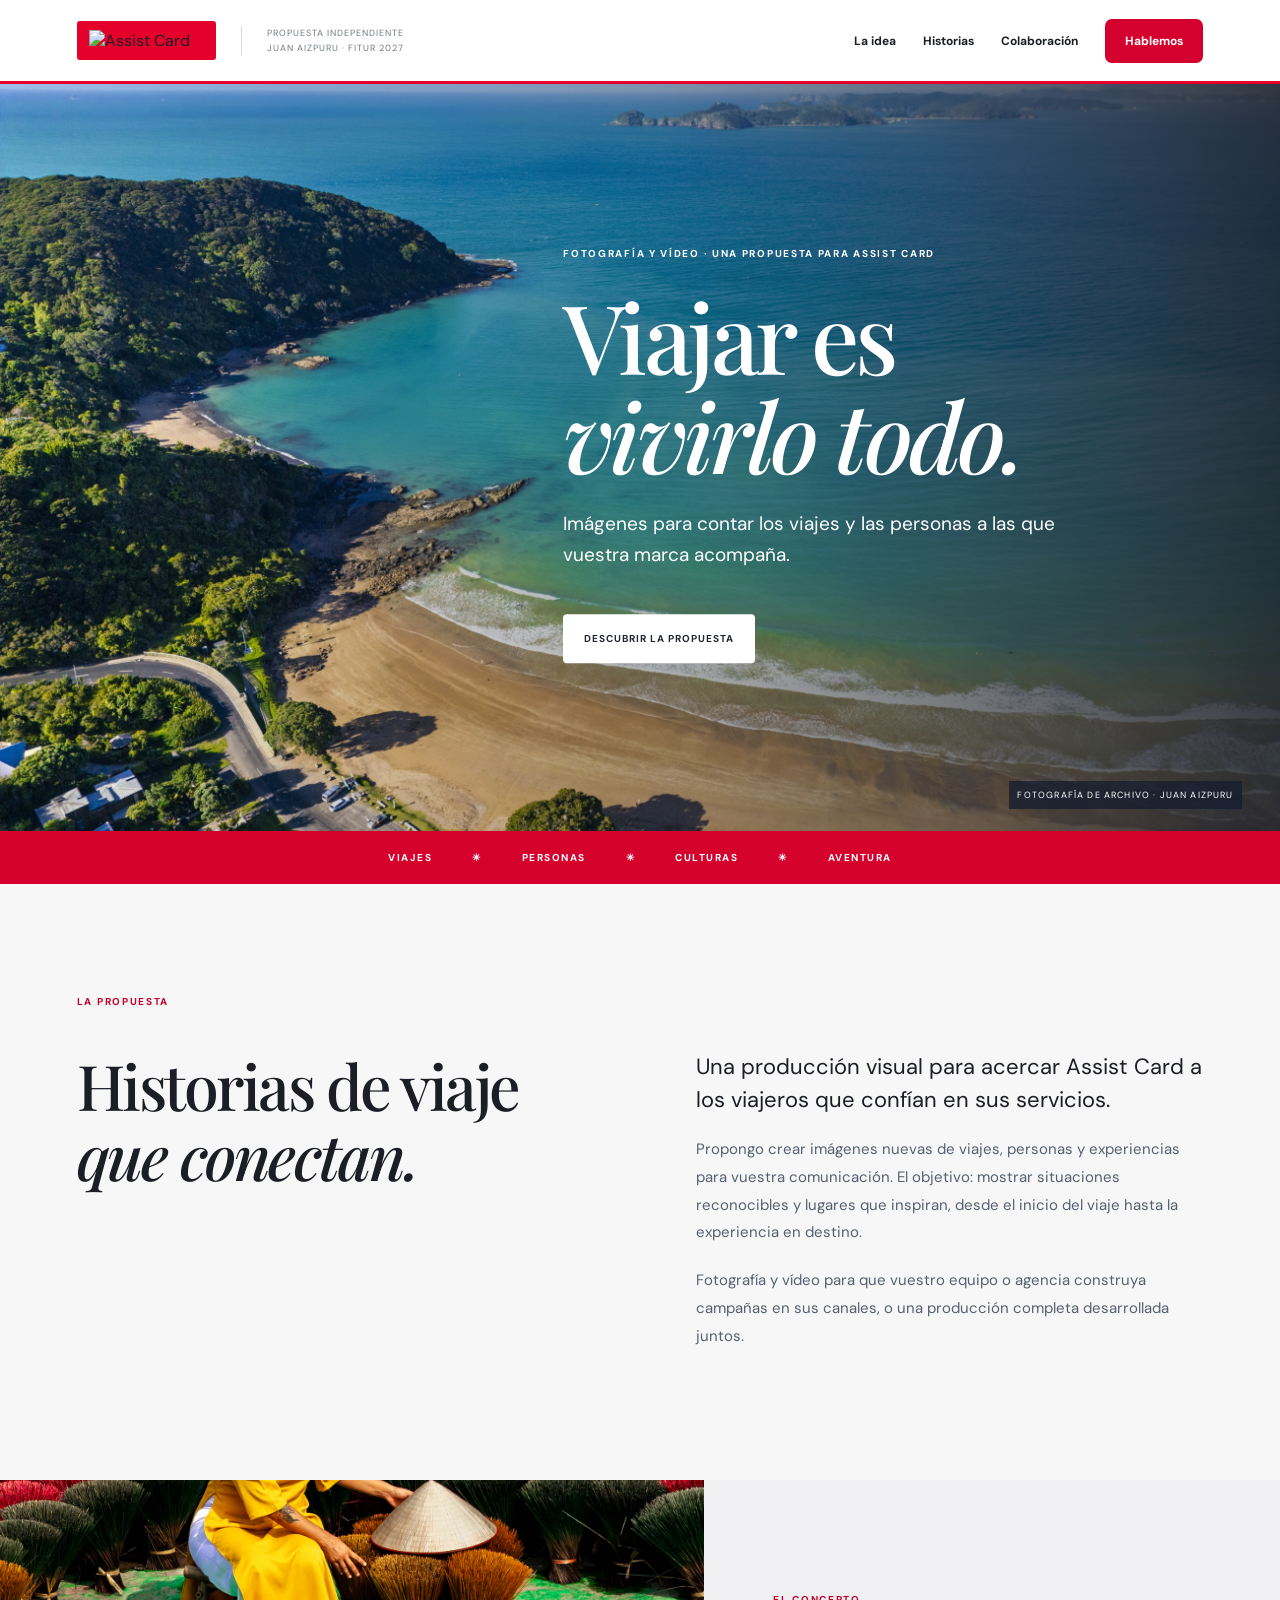
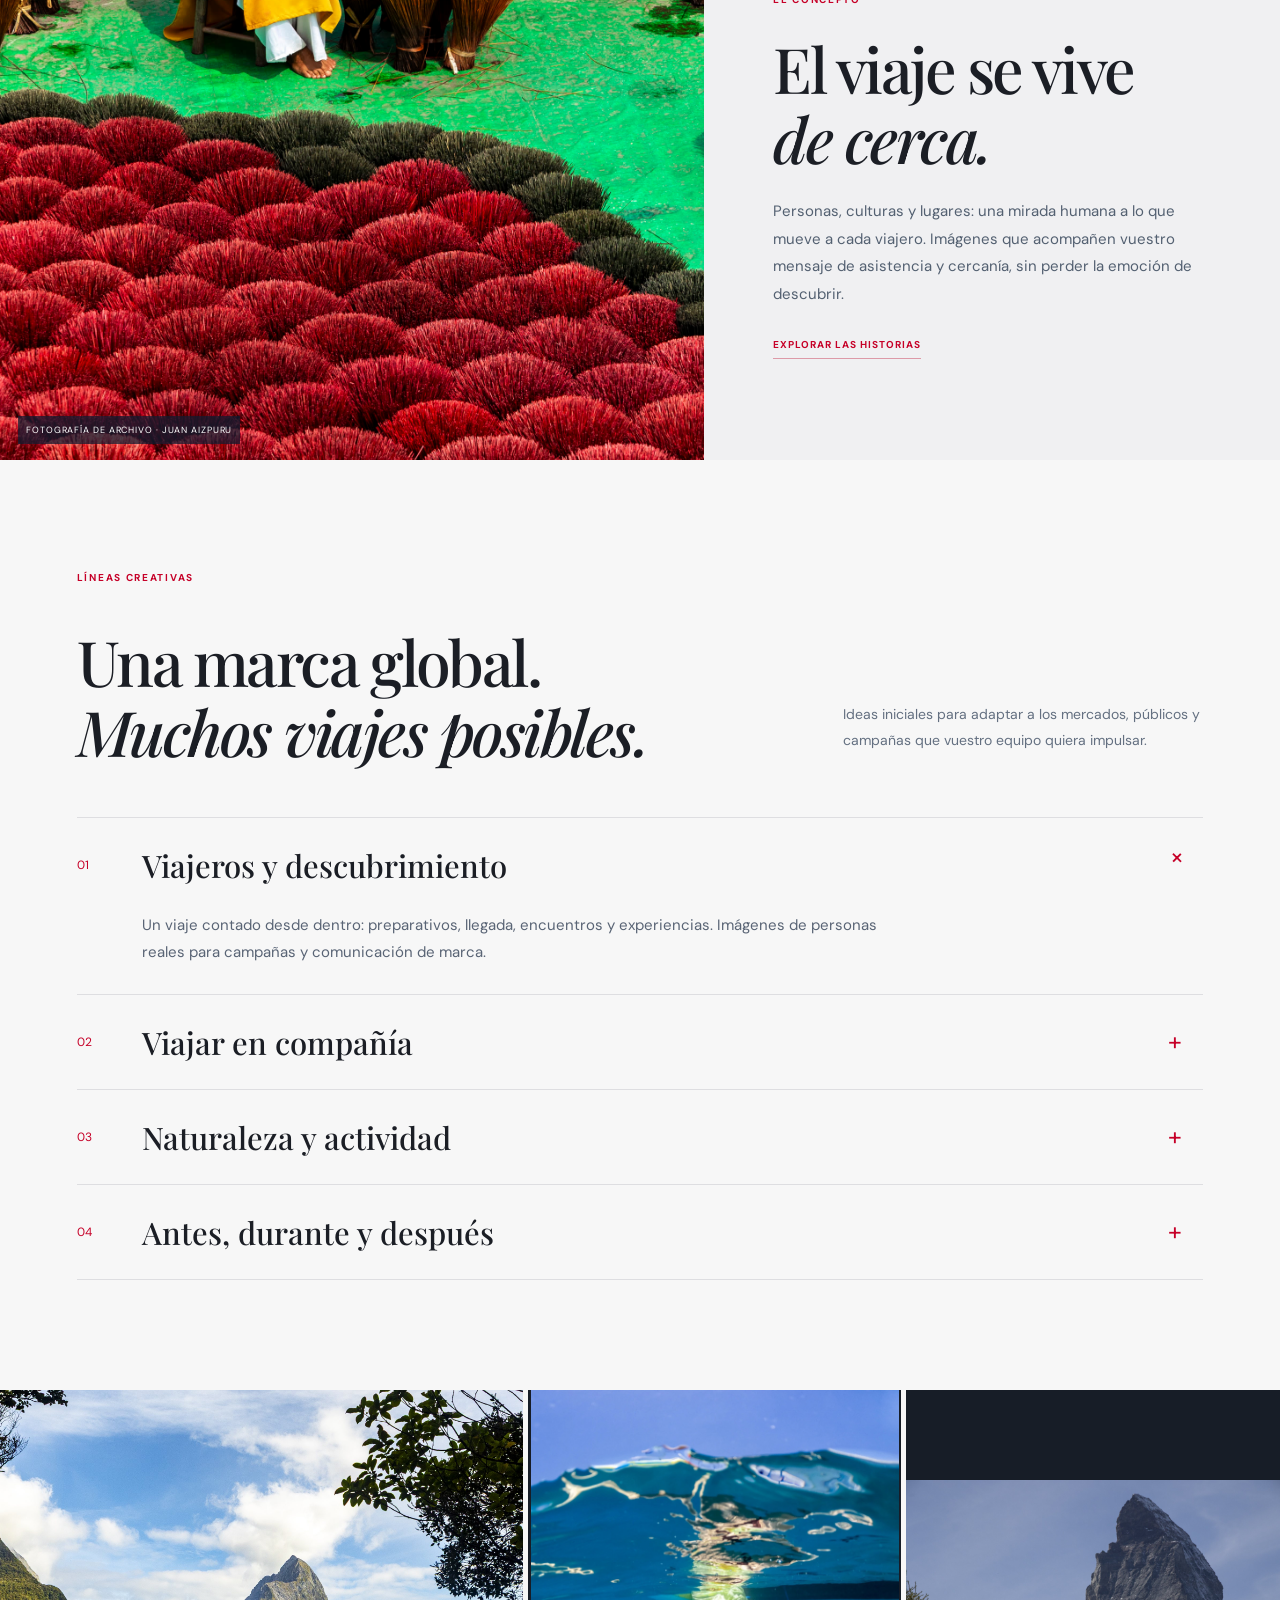
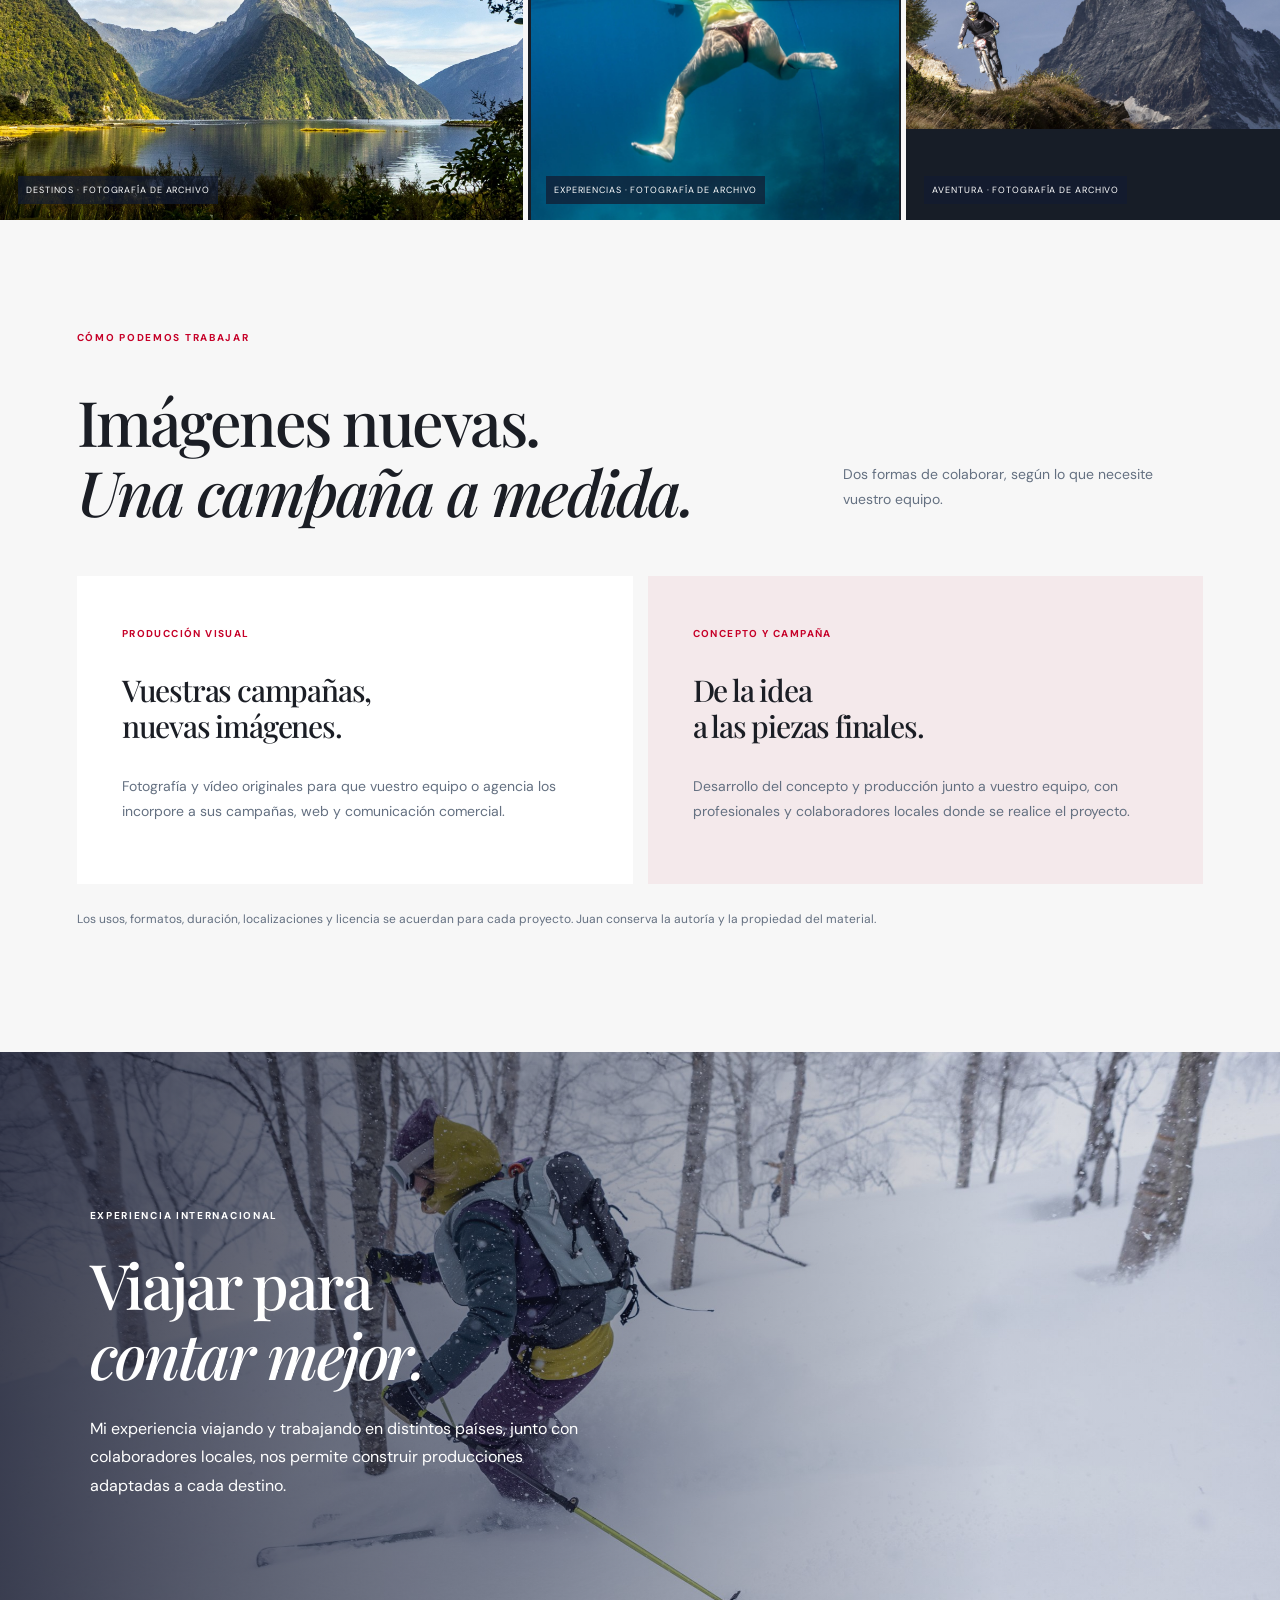
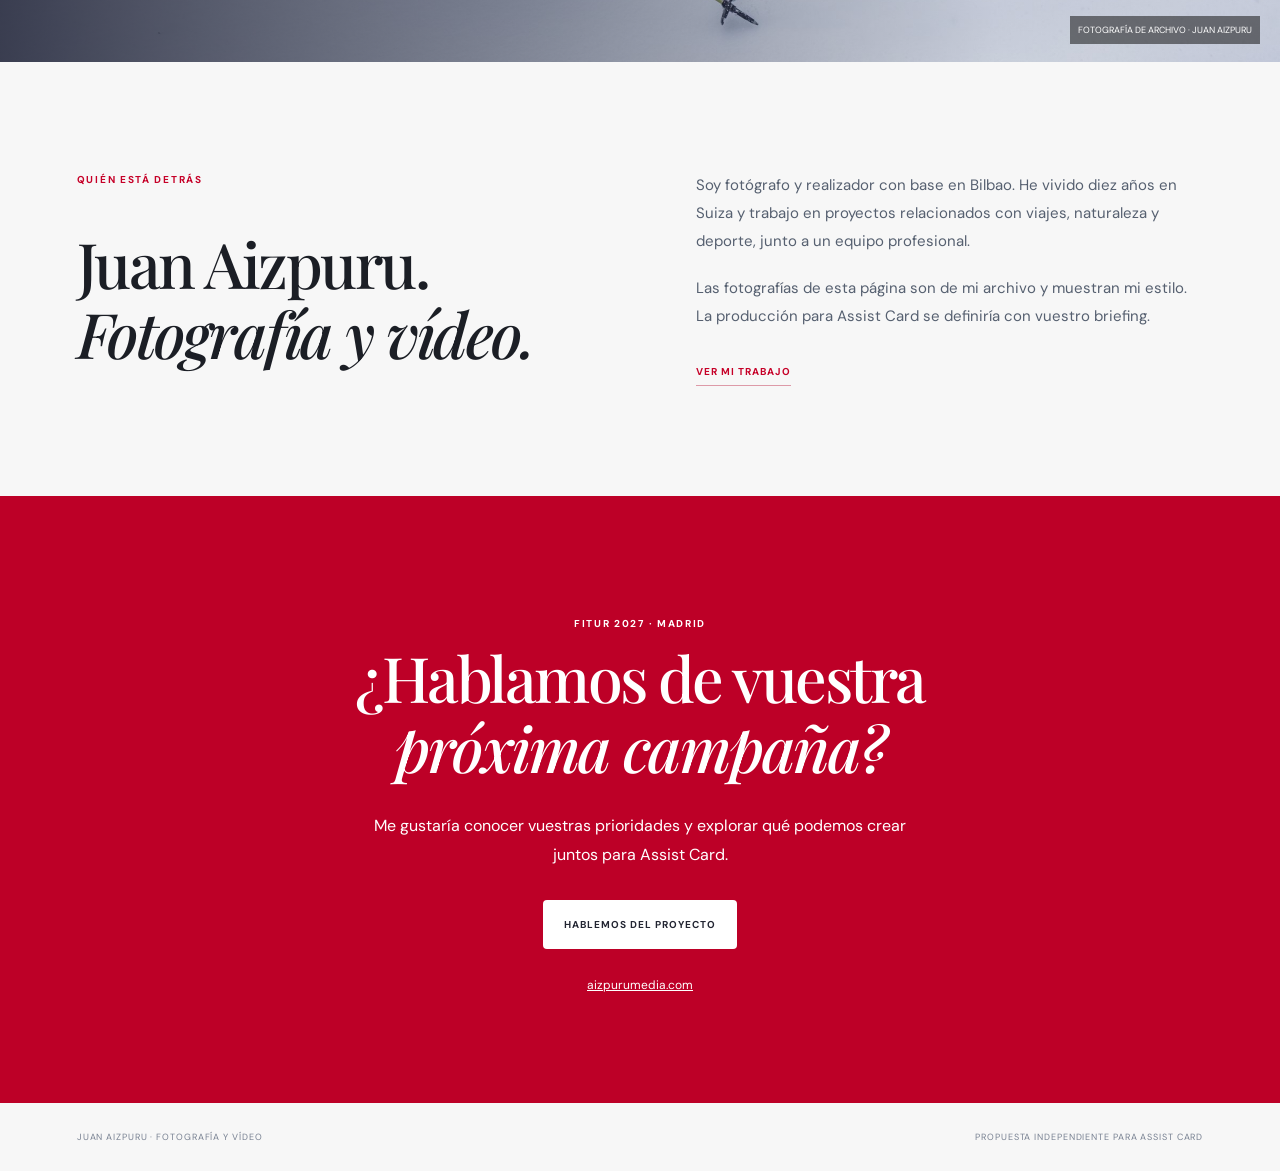
==== assist-card/index.html @ 71f0a205 "Publicar propuesta Assist Card" ====
<!doctype html><html lang="es"><head><meta charset="utf-8"><meta name="viewport" content="width=device-width, initial-scale=1"><meta name="description" content="Propuesta de fotografía y vídeo para Assist Card"><title>Assist Card | Una propuesta de Juan Aizpuru</title><link rel="stylesheet" href="style.css"></head><body>
<header class="header"><a class="logo" href="#inicio"><img src="https://aboutus.assistcard.com/template/banner/solo_logo.png" alt="Assist Card"></a><span class="header-label">PROPUESTA INDEPENDIENTE<br>JUAN AIZPURU · FITUR 2027</span><nav><a href="#idea">La idea</a><a href="#historias">Historias</a><a href="#colaborar">Colaboración</a><a href="#contacto" class="nav-btn">Hablemos</a></nav></header>
<main id="inicio"><section class="hero"><img src="assets/coast.jpg" alt="Vista aérea de una costa, fotografía de Juan Aizpuru"><div class="hero-shade"></div><div class="hero-copy"><p class="eyebrow light">FOTOGRAFÍA Y VÍDEO · UNA PROPUESTA PARA ASSIST CARD</p><h1>Viajar es<br><em>vivirlo todo.</em></h1><p>Imágenes para contar los viajes y las personas a las que vuestra marca acompaña.</p><a class="button light-btn" href="#idea">DESCUBRIR LA PROPUESTA</a></div><div class="hero-credit">FOTOGRAFÍA DE ARCHIVO · JUAN AIZPURU</div></section>
<div class="ribbon"><span>VIAJES</span><i>✳</i><span>PERSONAS</span><i>✳</i><span>CULTURAS</span><i>✳</i><span>AVENTURA</span></div>
<section class="intro wrap" id="idea"><div class="label">LA PROPUESTA</div><div class="intro-grid"><h2>Historias de viaje<br><em>que conectan.</em></h2><div class="prose"><p class="lead">Una producción visual para acercar Assist Card a los viajeros que confían en sus servicios.</p><p>Propongo crear imágenes nuevas de viajes, personas y experiencias para vuestra comunicación. El objetivo: mostrar situaciones reconocibles y lugares que inspiran, desde el inicio del viaje hasta la experiencia en destino.</p><p>Fotografía y vídeo para que vuestro equipo o agencia construya campañas en sus canales, o una producción completa desarrollada juntos.</p></div></div></section>
<section class="feature"><figure><img src="assets/cultura.jpg" alt="Persona trabajando en una escena cultural fotografiada por Juan Aizpuru"><figcaption>FOTOGRAFÍA DE ARCHIVO · JUAN AIZPURU</figcaption></figure><div class="feature-copy"><p class="eyebrow">EL CONCEPTO</p><h2>El viaje se vive<br><em>de cerca.</em></h2><p>Personas, culturas y lugares: una mirada humana a lo que mueve a cada viajero. Imágenes que acompañen vuestro mensaje de asistencia y cercanía, sin perder la emoción de descubrir.</p><a class="text-link" href="#historias">EXPLORAR LAS HISTORIAS</a></div></section>
<section class="wrap concepts" id="historias"><div class="label">LÍNEAS CREATIVAS</div><div class="section-heading"><h2>Una marca global.<br><em>Muchos viajes posibles.</em></h2><p>Ideas iniciales para adaptar a los mercados, públicos y campañas que vuestro equipo quiera impulsar.</p></div><div class="accordion"><details open><summary><span>01</span><strong>Viajeros y descubrimiento</strong><b>+</b></summary><p>Un viaje contado desde dentro: preparativos, llegada, encuentros y experiencias. Imágenes de personas reales para campañas y comunicación de marca.</p></details><details><summary><span>02</span><strong>Viajar en compañía</strong><b>+</b></summary><p>Escenas de amigos, parejas o familias, con distintos destinos y ritmos de viaje. Una producción diseñada para conectar con públicos diversos.</p></details><details><summary><span>03</span><strong>Naturaleza y actividad</strong><b>+</b></summary><p>Montaña, agua y deporte recreativo fotografiados con una mirada cercana. Las actividades y mensajes se definirán con vuestro equipo según el producto y el mercado.</p></details><details><summary><span>04</span><strong>Antes, durante y después</strong><b>+</b></summary><p>Una historia visual sobre el viaje completo y el acompañamiento: desde la planificación hasta los momentos en destino, con escenas acordadas con la marca.</p></details></div></section>
<section class="gallery" aria-label="Selección de fotografías"><figure class="gallery-wide"><img src="assets/paisaje.jpg" alt="Paisaje de montañas y agua"><figcaption>DESTINOS · FOTOGRAFÍA DE ARCHIVO</figcaption></figure><figure><img src="assets/agua.jpg" alt="Viajera nadando bajo el agua"><figcaption>EXPERIENCIAS · FOTOGRAFÍA DE ARCHIVO</figcaption></figure><figure><img src="assets/bici.jpg" alt="Ciclista en la montaña"><figcaption>AVENTURA · FOTOGRAFÍA DE ARCHIVO</figcaption></figure></section>
<section class="wrap offer" id="colaborar"><div class="label">CÓMO PODEMOS TRABAJAR</div><div class="section-heading"><h2>Imágenes nuevas.<br><em>Una campaña a medida.</em></h2><p>Dos formas de colaborar, según lo que necesite vuestro equipo.</p></div><div class="options"><article><span>PRODUCCIÓN VISUAL</span><h3>Vuestras campañas,<br>nuevas imágenes.</h3><p>Fotografía y vídeo originales para que vuestro equipo o agencia los incorpore a sus campañas, web y comunicación comercial.</p></article><article><span>CONCEPTO Y CAMPAÑA</span><h3>De la idea<br>a las piezas finales.</h3><p>Desarrollo del concepto y producción junto a vuestro equipo, con profesionales y colaboradores locales donde se realice el proyecto.</p></article></div><p class="fine">Los usos, formatos, duración, localizaciones y licencia se acuerdan para cada proyecto. Juan conserva la autoría y la propiedad del material.</p></section>
<section class="closing-image"><img src="assets/nieve.jpg" alt="Esquiador en un bosque nevado"><div class="closing-shade"></div><div class="closing-copy"><p class="eyebrow light">EXPERIENCIA INTERNACIONAL</p><h2>Viajar para<br><em>contar mejor.</em></h2><p>Mi experiencia viajando y trabajando en distintos países, junto con colaboradores locales, nos permite construir producciones adaptadas a cada destino.</p></div><span>FOTOGRAFÍA DE ARCHIVO · JUAN AIZPURU</span></section>
<section class="about wrap"><div><div class="label">QUIÉN ESTÁ DETRÁS</div><h2>Juan Aizpuru.<br><em>Fotografía y vídeo.</em></h2></div><div class="prose"><p>Soy fotógrafo y realizador con base en Bilbao. He vivido diez años en Suiza y trabajo en proyectos relacionados con viajes, naturaleza y deporte, junto a un equipo profesional.</p><p>Las fotografías de esta página son de mi archivo y muestran mi estilo. La producción para Assist Card se definiría con vuestro briefing.</p><a class="text-link" href="https://aizpurumedia.com/motion/">VER MI TRABAJO</a></div></section><section class="contact" id="contacto"><p class="eyebrow light">FITUR 2027 · MADRID</p><h2>¿Hablamos de vuestra<br><em>próxima campaña?</em></h2><p>Me gustaría conocer vuestras prioridades y explorar qué podemos crear juntos para Assist Card.</p><a class="button light-btn" href="mailto:zermattphoto@gmail.com?subject=Propuesta%20para%20Assist%20Card">HABLEMOS DEL PROYECTO</a><a class="web" href="https://aizpurumedia.com/motion/">aizpurumedia.com</a></section></main><footer><span>JUAN AIZPURU · FOTOGRAFÍA Y VÍDEO</span><span>PROPUESTA INDEPENDIENTE PARA ASSIST CARD</span></footer></body></html>
---- assist-card/style.css ----
@import url('https://fonts.googleapis.com/css2?family=DM+Sans:wght@400;500;600;700&family=Playfair+Display:ital,wght@0,500;0,600;1,500&display=swap');:root{--navy:#1e1642;--blue:#006ce5;--orange:#fa8d26;--ink:#181a2d;--cream:#f5f7f9;--line:#d8dce4}*{box-sizing:border-box}html{scroll-behavior:smooth}body{margin:0;background:var(--cream);color:var(--ink);font-family:'DM Sans',Arial,sans-serif}a{color:inherit;text-decoration:none}a:focus-visible,summary:focus-visible{outline:3px solid var(--orange);outline-offset:4px}.header{height:84px;padding:0 6%;background:#fff;display:flex;align-items:center;gap:25px}.logo img{width:165px;display:block}.header-label{font-size:9px;line-height:1.6;letter-spacing:.11em;color:#727887;border-left:1px solid #d7dbe3;padding-left:25px}nav{margin-left:auto;display:flex;align-items:center;gap:27px;font-size:12px;font-weight:700}.nav-btn{background:var(--blue);color:white;border-radius:7px;padding:14px 20px}.hero{height:min(780px,83vh);min-height:590px;position:relative;background:#22334b;color:white;overflow:hidden}.hero>img{height:100%;width:100%;object-fit:cover;object-position:center 50%}.hero-shade{position:absolute;inset:0;background:linear-gradient(90deg,rgba(16,22,41,.86),rgba(16,22,41,.42) 50%,rgba(16,22,41,.07)),linear-gradient(0deg,rgba(0,0,0,.28),transparent 50%)}.hero-copy{position:absolute;left:7%;top:49%;transform:translateY(-50%);max-width:800px}.eyebrow,.label{font-size:10px;font-weight:700;letter-spacing:.17em;line-height:1.6;color:var(--blue)}.eyebrow.light{color:white}h1,h2,h3{font-family:'Playfair Display',Georgia,serif;font-weight:500;letter-spacing:-.04em}.hero h1{font-size:clamp(56px,7.5vw,105px);line-height:1.03;margin:24px 0}.hero h1 em,h2 em{font-weight:500}.hero-copy>p:not(.eyebrow){font-size:19px;line-height:1.65;max-width:520px}.button{display:inline-flex;gap:35px;padding:18px 21px;font-size:10px;letter-spacing:.1em;font-weight:700;border-radius:4px}.light-btn{background:white;color:var(--navy)}.hero .button{margin-top:25px}.hero-credit{position:absolute;right:3%;bottom:22px;font-size:9px;letter-spacing:.13em;background:#131b2ebd;padding:8px}.ribbon{display:flex;justify-content:center;gap:40px;background:var(--navy);color:white;padding:20px;font-size:10px;font-weight:700;letter-spacing:.15em}.ribbon i{color:var(--orange);font-style:normal}.wrap{max-width:1300px;margin:auto;padding:110px 6%}.label{margin-bottom:40px}.intro-grid,.about{display:grid;grid-template-columns:1fr 1fr;gap:10%}h2{font-size:clamp(40px,4.9vw,68px);line-height:1.12;margin:0}.prose p{font-size:15px;line-height:1.85;color:#566070;margin:0 0 20px}.prose .lead{font-size:22px;line-height:1.5;color:var(--ink)}.feature{display:grid;grid-template-columns:1.1fr .9fr;min-height:580px;background:#e8edf5}.feature figure{position:relative;margin:0;min-height:450px}.feature figure img{position:absolute;width:100%;height:100%;object-fit:cover;object-position:center}.feature figcaption,.gallery figcaption{position:absolute;bottom:16px;left:18px;background:#121b31bd;color:#fff;font-size:9px;letter-spacing:.1em;padding:8px}.feature-copy{padding:12%;align-self:center}.feature-copy h2{margin:25px 0}.feature-copy>p:not(.eyebrow){font-size:15px;line-height:1.85;color:#536071}.text-link{display:inline-block;color:var(--blue);font-size:10px;font-weight:bold;letter-spacing:.1em;border-bottom:1px solid #85b8ee;padding-bottom:7px;margin-top:14px}.section-heading{display:flex;justify-content:space-between;align-items:end;gap:40px;margin-bottom:50px}.section-heading>p{max-width:360px;color:#647081;font-size:14px;line-height:1.8}.accordion{border-top:1px solid var(--line)}details{border-bottom:1px solid var(--line)}summary{list-style:none;cursor:pointer;display:grid;grid-template-columns:65px 1fr 35px;align-items:center;padding:26px 0}summary::-webkit-details-marker{display:none}summary span,summary b{color:var(--blue);font-size:12px}summary strong{font:500 clamp(22px,2.5vw,31px) 'Playfair Display',Georgia,serif}summary b{font-size:25px;font-weight:400}details[open] summary b{transform:rotate(45deg)}details p{margin:0 40px 28px 65px;max-width:740px;line-height:1.8;color:#596475;font-size:15px}.gallery{display:grid;grid-template-columns:1.4fr 1fr 1fr;gap:5px}.gallery figure{position:relative;margin:0;height:430px;background:#cbd7e0}.gallery img{width:100%;height:100%;object-fit:cover}.gallery-wide img{object-position:center}.options{display:grid;grid-template-columns:1fr 1fr;gap:15px}.options article{padding:45px;background:white}.options article:nth-child(2){background:#e5edf8}.options span{font-size:10px;letter-spacing:.14em;font-weight:700;color:var(--blue)}.options h3{font-size:30px;line-height:1.2}.options p,.fine{font-size:14px;line-height:1.8;color:#647081}.fine{font-size:12px;margin-top:25px}.closing-image{height:610px;position:relative;background:#353543;color:white}.closing-image>img{width:100%;height:100%;object-fit:cover;object-position:center 65%}.closing-shade{position:absolute;inset:0;background:linear-gradient(90deg,rgba(22,25,44,.82),rgba(22,25,44,.15) 78%)}.closing-copy{position:absolute;left:7%;top:50%;transform:translateY(-50%);max-width:650px}.closing-copy h2{margin:25px 0}.closing-copy p:not(.eyebrow){max-width:500px;line-height:1.8}.closing-image>span{position:absolute;bottom:18px;right:20px;background:#1118;padding:8px;font-size:9px}.about .prose{align-self:center}.contact{padding:110px 6%;background:var(--navy);text-align:center;color:white}.contact p:not(.eyebrow){line-height:1.8;max-width:560px;margin:30px auto}.web{display:block;margin-top:28px;font-size:12px;text-decoration:underline}footer{display:flex;justify-content:space-between;gap:20px;padding:28px 6%;font-size:9px;letter-spacing:.1em;color:#778091}@media(max-width:800px){.header-label{display:none}nav a:not(.nav-btn){display:none}.header{height:75px}.logo img{width:145px}.hero{height:75vh;min-height:560px}.hero-copy{left:6%;right:6%}.hero h1{font-size:clamp(53px,11vw,75px)}.hero-copy>p:not(.eyebrow){font-size:16px}.ribbon{gap:12px;flex-wrap:wrap;font-size:8px}.wrap{padding:75px 6%}.intro-grid,.about,.feature,.options{grid-template-columns:1fr;gap:25px}.feature{gap:0}.feature figure{min-height:0}.feature figure img{position:static;height:auto;display:block}.feature-copy{padding:55px 7%}.section-heading{display:block}.section-heading>p{margin-top:20px}.gallery{grid-template-columns:1fr}.gallery figure{height:auto}.gallery img{height:auto;display:block}.closing-image{height:500px}.closing-copy{left:6%;right:6%}.closing-image>span{font-size:8px}summary{grid-template-columns:42px 1fr 25px}details p{margin-left:42px}.options article{padding:30px}footer{flex-direction:column}}
.hero-shade{background:linear-gradient(270deg,rgba(16,22,41,.88),rgba(16,22,41,.44) 48%,rgba(16,22,41,.04)),linear-gradient(0deg,rgba(0,0,0,.24),transparent 45%)}.hero-copy{left:auto;right:6%;width:min(50%,690px)}@media(max-width:800px){.hero-copy{left:6%;right:6%;width:auto;top:28%;transform:translateY(-20%)}.hero-shade{background:linear-gradient(180deg,rgba(16,22,41,.8),rgba(16,22,41,.18) 70%),linear-gradient(0deg,rgba(0,0,0,.15),transparent)}}
.gallery figure:nth-child(2),.gallery figure:nth-child(3){background:#111c30}.gallery figure:nth-child(2) img,.gallery figure:nth-child(3) img{object-fit:contain}@media(max-width:800px){.gallery figure:nth-child(2),.gallery figure:nth-child(3){height:auto}.gallery figure:nth-child(2) img,.gallery figure:nth-child(3) img{height:auto;max-height:600px;object-fit:contain}}
:root{--navy:#222532;--blue:#c60028;--orange:#ff0032;--ink:#1b1e25;--cream:#f7f7f7;--line:#dedee1}.header{border-bottom:3px solid #e4002b}.logo{background:#e4002b;padding:9px 12px;border-radius:3px}.logo img{width:115px}.nav-btn{background:#d4002d}.ribbon{background:#d6002d}.ribbon i{color:white}.feature{background:#f0f0f2}.options article:nth-child(2){background:#f4e9eb}.contact{background:#bd0027}.text-link{border-color:#dd9aa8}.hero-shade{background:linear-gradient(270deg,rgba(20,24,31,.84),rgba(20,24,31,.35) 48%,rgba(20,24,31,.02))}.hero-copy{left:auto;right:6%;width:min(50%,690px)}.gallery figure:nth-child(2),.gallery figure:nth-child(3){background:#171d27}.gallery figure:nth-child(2) img,.gallery figure:nth-child(3) img{object-fit:contain}@media(max-width:800px){.logo img{width:100px}.hero-copy{left:6%;right:6%;width:auto;top:35%;transform:translateY(-25%)}.hero-shade{background:linear-gradient(180deg,rgba(20,24,31,.77),rgba(20,24,31,.12) 75%)}.gallery figure:nth-child(2) img,.gallery figure:nth-child(3) img{height:auto;max-height:600px;object-fit:contain}}
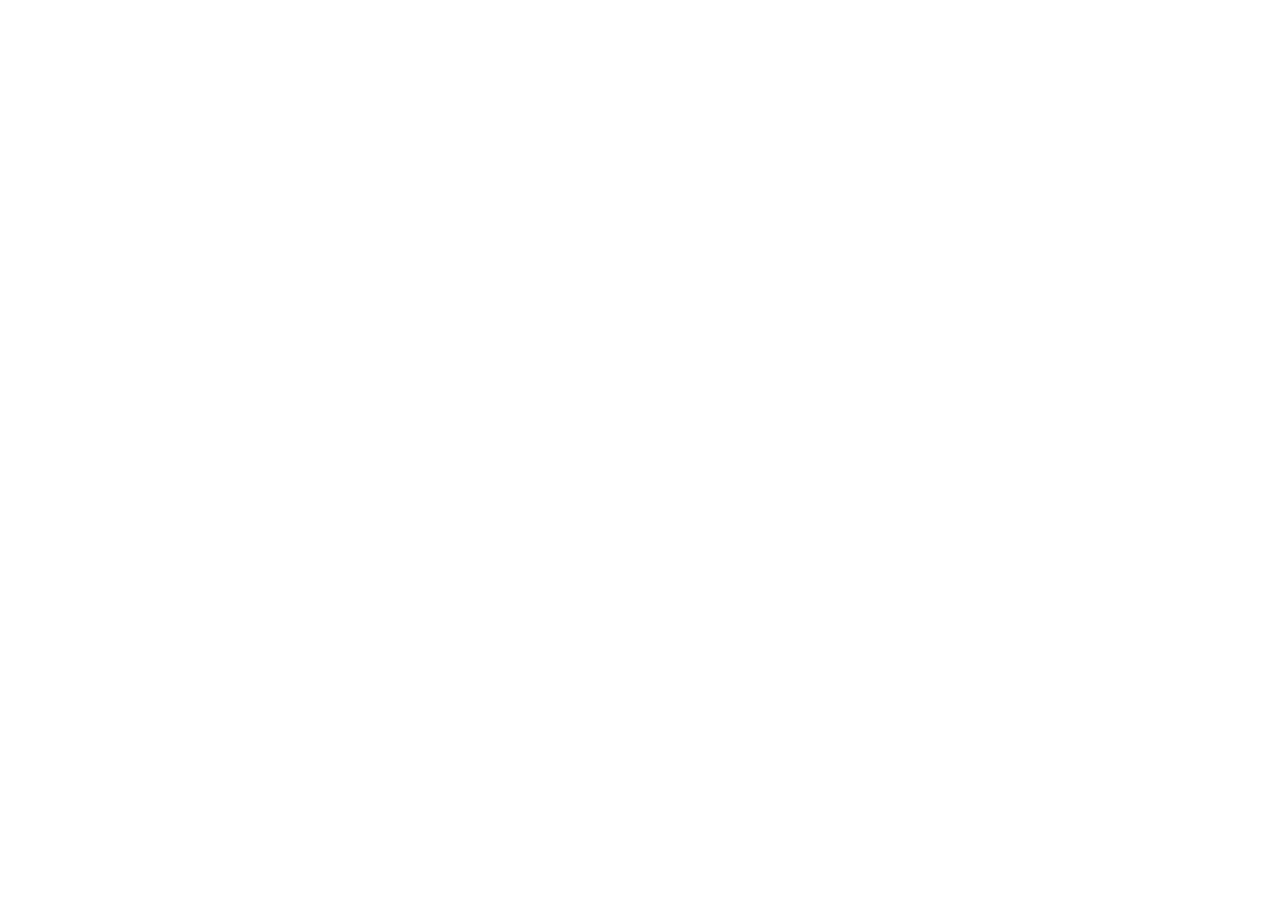
==== commit a35d7705: "Redirigir Assist Card a su enlace propio" ====
--- a/assist-card/index.html
+++ b/assist-card/index.html
@@ -1,11 +1 @@
-<!doctype html><html lang="es"><head><meta charset="utf-8"><meta name="viewport" content="width=device-width, initial-scale=1"><meta name="description" content="Propuesta de fotografía y vídeo para Assist Card"><title>Assist Card | Una propuesta de Juan Aizpuru</title><link rel="stylesheet" href="style.css"></head><body>
-<header class="header"><a class="logo" href="#inicio"><img src="https://aboutus.assistcard.com/template/banner/solo_logo.png" alt="Assist Card"></a><span class="header-label">PROPUESTA INDEPENDIENTE<br>JUAN AIZPURU · FITUR 2027</span><nav><a href="#idea">La idea</a><a href="#historias">Historias</a><a href="#colaborar">Colaboración</a><a href="#contacto" class="nav-btn">Hablemos</a></nav></header>
-<main id="inicio"><section class="hero"><img src="assets/coast.jpg" alt="Vista aérea de una costa, fotografía de Juan Aizpuru"><div class="hero-shade"></div><div class="hero-copy"><p class="eyebrow light">FOTOGRAFÍA Y VÍDEO · UNA PROPUESTA PARA ASSIST CARD</p><h1>Viajar es<br><em>vivirlo todo.</em></h1><p>Imágenes para contar los viajes y las personas a las que vuestra marca acompaña.</p><a class="button light-btn" href="#idea">DESCUBRIR LA PROPUESTA</a></div><div class="hero-credit">FOTOGRAFÍA DE ARCHIVO · JUAN AIZPURU</div></section>
-<div class="ribbon"><span>VIAJES</span><i>✳</i><span>PERSONAS</span><i>✳</i><span>CULTURAS</span><i>✳</i><span>AVENTURA</span></div>
-<section class="intro wrap" id="idea"><div class="label">LA PROPUESTA</div><div class="intro-grid"><h2>Historias de viaje<br><em>que conectan.</em></h2><div class="prose"><p class="lead">Una producción visual para acercar Assist Card a los viajeros que confían en sus servicios.</p><p>Propongo crear imágenes nuevas de viajes, personas y experiencias para vuestra comunicación. El objetivo: mostrar situaciones reconocibles y lugares que inspiran, desde el inicio del viaje hasta la experiencia en destino.</p><p>Fotografía y vídeo para que vuestro equipo o agencia construya campañas en sus canales, o una producción completa desarrollada juntos.</p></div></div></section>
-<section class="feature"><figure><img src="assets/cultura.jpg" alt="Persona trabajando en una escena cultural fotografiada por Juan Aizpuru"><figcaption>FOTOGRAFÍA DE ARCHIVO · JUAN AIZPURU</figcaption></figure><div class="feature-copy"><p class="eyebrow">EL CONCEPTO</p><h2>El viaje se vive<br><em>de cerca.</em></h2><p>Personas, culturas y lugares: una mirada humana a lo que mueve a cada viajero. Imágenes que acompañen vuestro mensaje de asistencia y cercanía, sin perder la emoción de descubrir.</p><a class="text-link" href="#historias">EXPLORAR LAS HISTORIAS</a></div></section>
-<section class="wrap concepts" id="historias"><div class="label">LÍNEAS CREATIVAS</div><div class="section-heading"><h2>Una marca global.<br><em>Muchos viajes posibles.</em></h2><p>Ideas iniciales para adaptar a los mercados, públicos y campañas que vuestro equipo quiera impulsar.</p></div><div class="accordion"><details open><summary><span>01</span><strong>Viajeros y descubrimiento</strong><b>+</b></summary><p>Un viaje contado desde dentro: preparativos, llegada, encuentros y experiencias. Imágenes de personas reales para campañas y comunicación de marca.</p></details><details><summary><span>02</span><strong>Viajar en compañía</strong><b>+</b></summary><p>Escenas de amigos, parejas o familias, con distintos destinos y ritmos de viaje. Una producción diseñada para conectar con públicos diversos.</p></details><details><summary><span>03</span><strong>Naturaleza y actividad</strong><b>+</b></summary><p>Montaña, agua y deporte recreativo fotografiados con una mirada cercana. Las actividades y mensajes se definirán con vuestro equipo según el producto y el mercado.</p></details><details><summary><span>04</span><strong>Antes, durante y después</strong><b>+</b></summary><p>Una historia visual sobre el viaje completo y el acompañamiento: desde la planificación hasta los momentos en destino, con escenas acordadas con la marca.</p></details></div></section>
-<section class="gallery" aria-label="Selección de fotografías"><figure class="gallery-wide"><img src="assets/paisaje.jpg" alt="Paisaje de montañas y agua"><figcaption>DESTINOS · FOTOGRAFÍA DE ARCHIVO</figcaption></figure><figure><img src="assets/agua.jpg" alt="Viajera nadando bajo el agua"><figcaption>EXPERIENCIAS · FOTOGRAFÍA DE ARCHIVO</figcaption></figure><figure><img src="assets/bici.jpg" alt="Ciclista en la montaña"><figcaption>AVENTURA · FOTOGRAFÍA DE ARCHIVO</figcaption></figure></section>
-<section class="wrap offer" id="colaborar"><div class="label">CÓMO PODEMOS TRABAJAR</div><div class="section-heading"><h2>Imágenes nuevas.<br><em>Una campaña a medida.</em></h2><p>Dos formas de colaborar, según lo que necesite vuestro equipo.</p></div><div class="options"><article><span>PRODUCCIÓN VISUAL</span><h3>Vuestras campañas,<br>nuevas imágenes.</h3><p>Fotografía y vídeo originales para que vuestro equipo o agencia los incorpore a sus campañas, web y comunicación comercial.</p></article><article><span>CONCEPTO Y CAMPAÑA</span><h3>De la idea<br>a las piezas finales.</h3><p>Desarrollo del concepto y producción junto a vuestro equipo, con profesionales y colaboradores locales donde se realice el proyecto.</p></article></div><p class="fine">Los usos, formatos, duración, localizaciones y licencia se acuerdan para cada proyecto. Juan conserva la autoría y la propiedad del material.</p></section>
-<section class="closing-image"><img src="assets/nieve.jpg" alt="Esquiador en un bosque nevado"><div class="closing-shade"></div><div class="closing-copy"><p class="eyebrow light">EXPERIENCIA INTERNACIONAL</p><h2>Viajar para<br><em>contar mejor.</em></h2><p>Mi experiencia viajando y trabajando en distintos países, junto con colaboradores locales, nos permite construir producciones adaptadas a cada destino.</p></div><span>FOTOGRAFÍA DE ARCHIVO · JUAN AIZPURU</span></section>
-<section class="about wrap"><div><div class="label">QUIÉN ESTÁ DETRÁS</div><h2>Juan Aizpuru.<br><em>Fotografía y vídeo.</em></h2></div><div class="prose"><p>Soy fotógrafo y realizador con base en Bilbao. He vivido diez años en Suiza y trabajo en proyectos relacionados con viajes, naturaleza y deporte, junto a un equipo profesional.</p><p>Las fotografías de esta página son de mi archivo y muestran mi estilo. La producción para Assist Card se definiría con vuestro briefing.</p><a class="text-link" href="https://aizpurumedia.com/motion/">VER MI TRABAJO</a></div></section><section class="contact" id="contacto"><p class="eyebrow light">FITUR 2027 · MADRID</p><h2>¿Hablamos de vuestra<br><em>próxima campaña?</em></h2><p>Me gustaría conocer vuestras prioridades y explorar qué podemos crear juntos para Assist Card.</p><a class="button light-btn" href="mailto:zermattphoto@gmail.com?subject=Propuesta%20para%20Assist%20Card">HABLEMOS DEL PROYECTO</a><a class="web" href="https://aizpurumedia.com/motion/">aizpurumedia.com</a></section></main><footer><span>JUAN AIZPURU · FOTOGRAFÍA Y VÍDEO</span><span>PROPUESTA INDEPENDIENTE PARA ASSIST CARD</span></footer></body></html>
+<!doctype html><html lang="es"><head><meta charset="utf-8"><meta http-equiv="refresh" content="0; url=https://zermattphoto-lab.github.io/fitur-assist-card/"><link rel="canonical" href="https://zermattphoto-lab.github.io/fitur-assist-card/"><title>Propuesta para Assist Card</title></head><body><a href="https://zermattphoto-lab.github.io/fitur-assist-card/">Ver propuesta para Assist Card</a></body></html>
